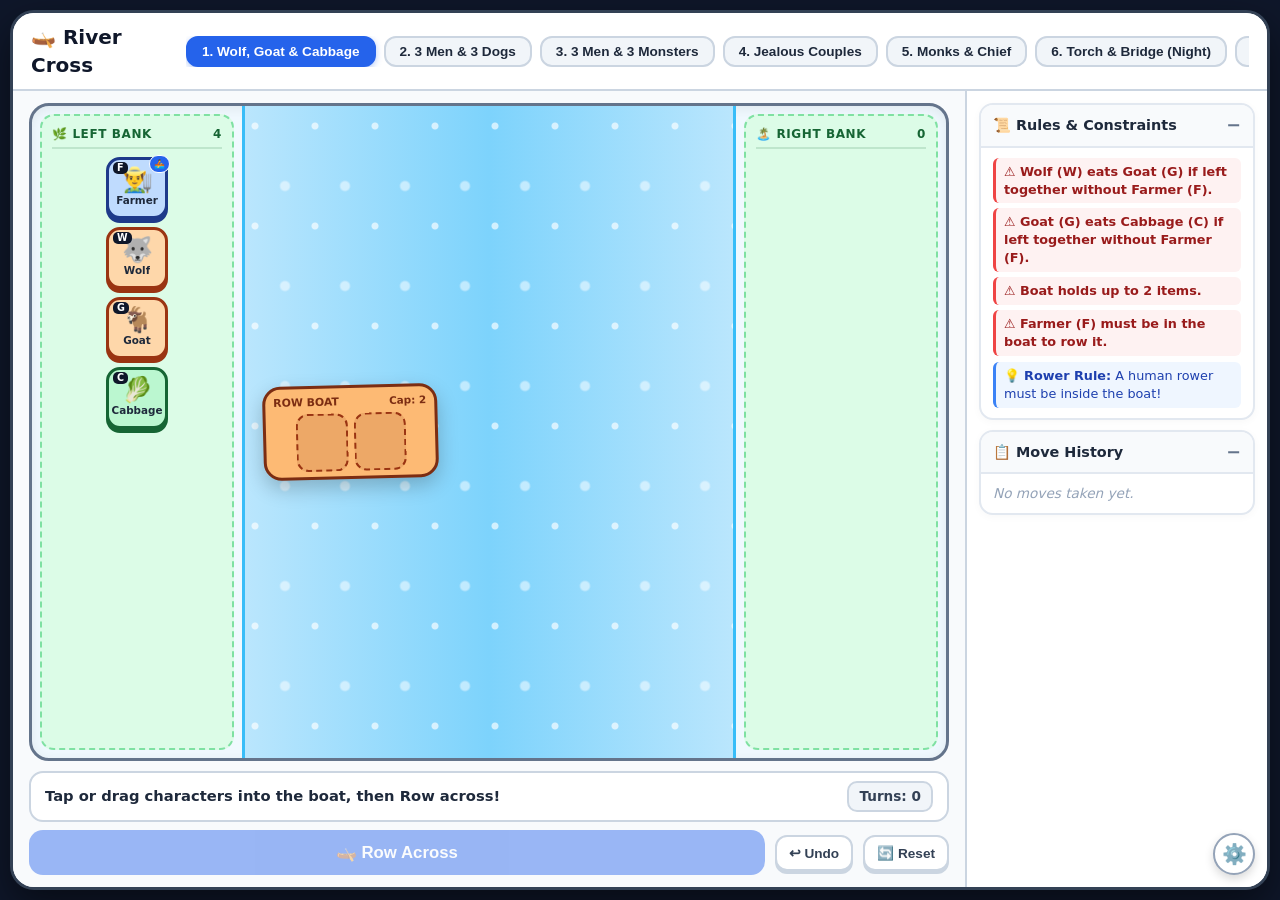
==== index.html @ 3439504c "intiate repo" ====
<!doctype html>
<html lang="en">
<head>
<meta charset="utf-8">
<meta name="viewport" content="width=device-width,initial-scale=1,maximum-scale=1,user-scalable=no">
<title>Row Boat River Crossing</title>
<link rel="stylesheet" href="css/style.css">
</head>
<body>

<div class="app-container">
  <!-- Top Navigation & Scenario Tabs -->
  <header class="top-header">
    <h1 class="app-title">🛶 River Cross</h1>
    <div class="scenario-pills" id="scenarioTabs">
      <!-- Populated dynamically from scenario.json -->
      <button class="scenario-btn active" data-scenario="mwgc">1. Wolf, Goat & Cabbage</button>
      <button class="scenario-btn" data-scenario="3m3d">2. 3 Men & 3 Dogs</button>
      <button class="scenario-btn" data-scenario="custom">3. Custom Setup</button>
    </div>
  </header>

  <!-- Main 2-Column Responsive Workspace -->
  <main class="workspace">
    <!-- Left Column: Play Area (Fixed river, boat, drag items) -->
    <section class="play-column">
      <div class="river-stage" id="riverStage">
        <!-- West / Left Bank (Starting Shore) -->
        <div class="river-bank" id="bankLeft" data-bank="left">
          <div class="bank-label">
            <span>🌿 Left Bank</span>
            <span id="leftCount">0</span>
          </div>
          <div class="bank-slots" id="slotsLeft"></div>
        </div>

        <!-- Vertical River Flow in Middle -->
        <div class="river-water" id="waterArea">
          <div class="water-stream"></div>
          
          <!-- Boat crossing between Left & Right banks -->
          <div class="boat-container left-bank" id="boat">
            <div class="boat-top-row">
              <span class="boat-label">Row Boat</span>
              <span id="capacityLabel" style="font-size:0.65rem;font-weight:800;color:#7c2d12">Cap: 2</span>
            </div>
            <div class="boat-seats" id="boatSeats"></div>
          </div>
        </div>

        <!-- East / Right Bank (Destination Shore) -->
        <div class="river-bank" id="bankRight" data-bank="right">
          <div class="bank-label">
            <span>🏝️ Right Bank</span>
            <span id="rightCount">0</span>
          </div>
          <div class="bank-slots" id="slotsRight"></div>
        </div>
      </div>

      <!-- Controls & Feedback Area -->
      <div class="play-controls">
        <div class="status-banner" id="statusBanner">
          <div id="statusTextWrapper" style="display:flex;align-items:center;flex:1;overflow:hidden">
            <span id="statusText">Tap or drag characters into the boat, then Row across!</span>
          </div>
          <div style="display:flex;align-items:center;gap:8px">
            <button class="try-again-btn" id="btnTryAgain" style="display:none" onclick="resetCurrentGame()">
              🔄 Try Again
            </button>
            <span class="stat-pill" id="turnDisplay">Turns: 0</span>
          </div>
        </div>

        <div class="action-buttons">
          <button class="btn-big" id="btnRow" disabled>
            🛶 Row Across
          </button>
          <button class="btn-util" id="btnUndo">
            ↩ Undo
          </button>
          <button class="btn-util" id="btnReset">
            🔄 Reset
          </button>
        </div>
      </div>
    </section>

    <!-- Right Column: Stackable Reference Panels & Customizer -->
    <section class="right-column">
      <!-- Scenario Rules Panel -->
      <div class="panel-card">
        <div class="panel-header" onclick="togglePanel('rulesPanel', this)">
          <h3>📜 Rules & Constraints</h3>
          <span class="panel-toggle">−</span>
        </div>
        <div class="panel-body" id="rulesPanel">
          <div id="ruleList"></div>
          <div class="hint-pill" id="ruleHint">
            💡 <strong>Rower Rule:</strong> A human rower must be inside the boat!
          </div>
        </div>
      </div>

      <!-- Visual Move History Timeline Panel -->
      <div class="panel-card">
        <div class="panel-header" onclick="togglePanel('historyPanel', this)">
          <h3>📋 Move History</h3>
          <span class="panel-toggle">−</span>
        </div>
        <div class="panel-body" id="historyPanel">
          <div class="history-timeline" id="historyList">
            <em style="color:#94a3b8">No moves taken yet.</em>
          </div>
        </div>
      </div>

      <!-- Custom Scenario Builder Panel (Visible for Custom scenario) -->
      <div class="panel-card" id="customBuilderCard" style="display:none">
        <div class="panel-header" onclick="togglePanel('customBody', this)">
          <h3>⚙️ Custom Rules Builder</h3>
          <span class="panel-toggle">−</span>
        </div>
        <div class="panel-body" id="customBody">
          <div class="form-group">
            <label>Boat Capacity:</label>
            <input type="number" id="customCapInput" min="1" max="5" value="2" style="width:70px;padding:5px;border-radius:8px;border:2px solid #cbd5e1;font-weight:700">
          </div>
          
          <div class="form-group">
            <label>Add Character:</label>
            <div class="wrap-row">
              <input type="text" id="charNameInput" placeholder="Name" style="flex:1 1 85px">
              <input type="text" id="charAbbrInput" placeholder="Abbr" style="width:50px;text-align:center;text-transform:uppercase">
              <select id="charTypeSelect" style="flex:1 1 95px">
                <option value="human">Human</option>
                <option value="animal">Animal</option>
                <option value="object">Object</option>
              </select>
              <input type="text" id="charEmojiInput" placeholder="Emoji" style="width:45px;text-align:center">
              <button class="btn-util" onclick="addCustomChar()" style="flex:0 0 auto">Add</button>
            </div>
          </div>
          
          <label style="font-size:0.75rem;font-weight:800;color:#475569">Current Characters:</label>
          <div class="custom-char-list" id="customChips"></div>

          <div class="form-group" style="margin-top:8px">
            <label>Add Danger / Eating Rule:</label>
            <div style="display:flex;flex-direction:column;gap:6px">
              <div class="wrap-row" style="font-size:0.75rem">
                <select id="rulePredator" style="flex:1 1 100px"></select>
                <span style="font-weight:700">harms</span>
                <select id="rulePrey" style="flex:1 1 100px"></select>
              </div>
              <div class="wrap-row" style="font-size:0.75rem">
                <span style="font-weight:700">without</span>
                <select id="ruleProtector" style="flex:1 1 110px"></select>
                <button class="btn-util" onclick="addCustomRule()" style="flex:0 0 auto">Add Rule</button>
              </div>
            </div>
          </div>
          
          <button class="btn-big" onclick="applyCustomScenario()" style="width:100%;margin-top:10px;padding:8px;font-size:0.9rem">
            🚀 Launch Custom Game
          </button>
        </div>
      </div>
    </section>
  </main>

  <!-- Settings Float Button -->
  <button class="gear-float" id="btnGear" title="Settings">⚙️</button>

  <!-- Settings Modal Dialog -->
  <div class="settings-overlay hidden" id="settingsModal">
    <div class="settings-modal">
      <div class="settings-header">
        <h2>Game Settings</h2>
        <button class="btn-util" onclick="toggleSettings(false)">✖</button>
      </div>
      <div style="display:flex;flex-direction:column;gap:12px;font-size:0.85rem">
        <label style="display:flex;align-items:center;gap:8px;cursor:pointer">
          <input type="checkbox" id="chkAutoCheck" checked>
          <span>Real-time hazard warnings</span>
        </label>
        <label style="display:flex;align-items:center;gap:8px;cursor:pointer">
          <input type="checkbox" id="chkSoundEffects" checked>
          <span>Enable sound effects / vibrations</span>
        </label>
        <button class="btn-big" onclick="toggleSettings(false)" style="margin-top:8px">Close</button>
      </div>
    </div>
  </div>
</div>

<script src="js/scenarios.js"></script>
<script src="js/app.js"></script>
</body>
</html>
---- css/style.css ----
:root {
  --bg-page: #0f172a;
  --app-bg: #f8fafc;
  --text-main: #1e293b;
  --text-muted: #64748b;
  --primary: #2563eb;
  --primary-hover: #1d4ed8;
  --border-soft: #cbd5e1;
  --border-bold: #94a3b8;
  --water-col: #7dd3fc;
  --bank-col: #dcfce7;
  --boat-col: #fdba74;
  --boat-border: #7c2d12;
  --danger: #ef4444;
  --success: #16a34a;
}

* { box-sizing: border-box; -webkit-tap-highlight-color: transparent; }

body {
  margin: 0;
  background: var(--bg-page);
  color: var(--text-main);
  font: 16px/1.4 system-ui, -apple-system, BlinkMacSystemFont, "Segoe UI", Roboto, sans-serif;
  padding: 10px;
  height: 100vh;
  display: flex;
  justify-content: center;
  align-items: center;
  overflow: hidden;
}

.app-container {
  width: 100%;
  max-width: 1360px;
  height: calc(100vh - 20px);
  background: var(--app-bg);
  border-radius: 24px;
  border: 3px solid #334155;
  box-shadow: 0 16px 40px rgba(0,0,0,0.5);
  display: flex;
  flex-direction: column;
  overflow: hidden;
  position: relative;
}

/* Top Navigation */
.top-header {
  display: flex;
  align-items: center;
  justify-content: space-between;
  padding: 10px 18px;
  background: #ffffff;
  border-bottom: 2px solid var(--border-soft);
  gap: 12px;
  flex-shrink: 0;
}
.app-title {
  font-size: 1.25rem;
  font-weight: 800;
  margin: 0;
  display: flex;
  align-items: center;
  gap: 8px;
  color: #0f172a;
}
.scenario-pills {
  display: flex;
  gap: 8px;
  overflow-x: auto;
}
.scenario-btn {
  border: 2px solid var(--border-soft);
  background: #f1f5f9;
  color: var(--text-main);
  border-radius: 12px;
  padding: 6px 14px;
  font-weight: 700;
  font-size: 0.85rem;
  cursor: pointer;
  white-space: nowrap;
  transition: all 0.15s ease;
}
.scenario-btn.active {
  background: var(--primary);
  border-color: var(--primary);
  color: #ffffff;
  box-shadow: 0 2px 6px rgba(37,99,235,0.35);
}

/* Workspace Layout: Left (Play Area), Right (Reference, 300px) */
.workspace {
  flex: 1;
  display: grid;
  grid-template-columns: minmax(0, 1fr) 300px;
  min-height: 0;
  overflow: hidden;
}

/* Left Column: Fixed Interactive River Area */
.play-column {
  display: flex;
  flex-direction: column;
  min-height: 0;
  background: #f8fafc;
  border-right: 2px solid var(--border-soft);
  padding: 12px 16px;
  position: relative;
}

/* River Stage: Vertical river dividing Left and Right Bank */
.river-stage {
  flex: 1;
  min-height: 280px;
  background: #f0f9ff;
  border: 3px solid #64748b;
  border-radius: 20px;
  position: relative;
  overflow: hidden;
  display: grid;
  grid-template-columns: 210px 1fr 210px;
  box-shadow: inset 0 3px 14px rgba(0,0,0,0.07);
}

/* River Banks on Left and Right */
.river-bank {
  background: #dcfce7;
  padding: 10px;
  display: flex;
  flex-direction: column;
  border-radius: 14px;
  margin: 8px;
  border: 2px dashed rgba(34, 197, 94, 0.5);
  transition: background 0.2s, border-color 0.2s;
  overflow-y: auto;
}
.river-bank.drop-target {
  background: #bbf7d0;
  border-color: #16a34a;
}
.bank-label {
  font-size: 0.75rem;
  font-weight: 800;
  text-transform: uppercase;
  letter-spacing: 0.05em;
  color: #166534;
  margin-bottom: 8px;
  display: flex;
  justify-content: space-between;
  align-items: center;
  border-bottom: 2px solid rgba(22, 101, 52, 0.15);
  padding-bottom: 4px;
}
.bank-slots {
  display: flex;
  flex-direction: column;
  gap: 8px;
  align-items: center;
  flex: 1;
  min-height: 100px;
}

/* Vertical River Flow in Middle */
.river-water {
  background: linear-gradient(90deg, #bae6fd 0%, #7dd3fc 50%, #bae6fd 100%);
  position: relative;
  overflow: hidden;
  border-left: 3px solid #38bdf8;
  border-right: 3px solid #38bdf8;
  display: flex;
  align-items: center;
}

/* Vertical Flow Waves */
.water-stream {
  position: absolute;
  inset: 0;
  background-image: radial-gradient(circle at 10px 20px, rgba(255,255,255,0.65) 3px, transparent 4px),
                    radial-gradient(circle at 40px 80px, rgba(255,255,255,0.5) 4px, transparent 6px);
  background-size: 60px 100px;
  animation: riverFlow 3s linear infinite;
}
@keyframes riverFlow {
  0% { background-position: 0 0; }
  100% { background-position: 0 100px; }
}

/* Boat traversing Left to Right across vertical river */
.boat-container {
  position: absolute;
  width: 175px;
  height: 94px;
  background: var(--boat-col);
  border: 3px solid var(--boat-border);
  border-radius: 18px;
  box-shadow: 0 8px 20px rgba(0,0,0,0.22);
  display: flex;
  flex-direction: column;
  padding: 6px 8px;
  transition: left 0.85s cubic-bezier(0.45, 0, 0.25, 1), transform 0.3s ease;
  z-index: 10;
}
.boat-container.left-bank {
  left: 18px;
  transform: rotate(-1.5deg);
}
.boat-container.right-bank {
  left: calc(100% - 193px);
  transform: rotate(1.5deg);
}
.boat-top-row {
  display: flex;
  justify-content: space-between;
  align-items: center;
  margin-bottom: 4px;
}
.boat-label {
  font-size: 0.68rem;
  font-weight: 800;
  color: var(--boat-border);
  text-transform: uppercase;
}
.boat-seats {
  display: flex;
  gap: 6px;
  justify-content: center;
  flex: 1;
  align-items: center;
}
.boat-seat {
  flex: 1;
  height: 58px;
  max-width: 52px;
  background: rgba(124, 45, 18, 0.12);
  border: 2px dashed #9a3412;
  border-radius: 12px;
  display: flex;
  align-items: center;
  justify-content: center;
}
.boat-seat.filled {
  border-style: solid;
  background: transparent;
}

/* Tactile Character Chips */
.char-chip {
  display: inline-flex;
  flex-direction: column;
  align-items: center;
  justify-content: center;
  background: #ffffff;
  border: 3px solid #334155;
  border-radius: 14px;
  padding: 4px 6px;
  width: 62px;
  height: 62px;
  cursor: grab;
  user-select: none;
  touch-action: none;
  box-shadow: 0 4px 0 #334155;
  transition: transform 0.12s, box-shadow 0.12s, opacity 0.2s;
  font-weight: 800;
  position: relative;
  overflow: visible;
}
.char-chip:active {
  cursor: grabbing;
  transform: translateY(2px);
  box-shadow: 0 2px 0 #334155;
}
.char-chip.human {
  background-color: #bfdbfe;
  border-color: #1e3a8a;
  box-shadow: 0 4px 0 #1e3a8a;
}
.char-chip.animal {
  background-color: #fed7aa;
  border-color: #9a3412;
  box-shadow: 0 4px 0 #9a3412;
}
.char-chip.monster {
  background-color: #fecdd3;
  border-color: #9f1239;
  box-shadow: 0 4px 0 #9f1239;
}
.char-chip.object {
  background-color: #bbf7d0;
  border-color: #166534;
  box-shadow: 0 4px 0 #166534;
}
.char-chip .emoji {
  font-size: 1.55rem;
  line-height: 1;
  pointer-events: none;
  transition: transform 0.2s;
}
.char-chip .abbr-tag {
  position: absolute;
  top: 2px;
  left: 4px;
  background: #0f172a;
  color: #fff;
  font-size: 0.6rem;
  font-weight: 900;
  padding: 1px 4px;
  border-radius: 5px;
  line-height: 1.1;
}
.char-chip .name {
  font-size: 0.65rem;
  font-weight: 800;
  color: #1e293b;
  pointer-events: none;
  margin-top: 1px;
  white-space: nowrap;
  max-width: 54px;
  overflow: hidden;
  text-overflow: ellipsis;
}
.rower-badge {
  position: absolute;
  top: -5px;
  right: -5px;
  background: #2563eb;
  color: white;
  font-size: 0.55rem;
  padding: 2px 4px;
  border-radius: 999px;
  font-weight: 900;
  border: 1px solid white;
}

/* Eating & Attack Animations */
.char-chip.eating-action {
  animation: munchLunge 0.5s ease-in-out infinite alternate;
  z-index: 25;
}
@keyframes munchLunge {
  0% { transform: scale(1) rotate(0deg); }
  100% { transform: scale(1.15) rotate(12deg) translateX(8px); }
}

/* Slash mark on victim */
.char-chip.slashed {
  animation: victimSquish 0.6s ease-in-out forwards;
  filter: grayscale(0.5);
}
.char-chip.slashed::after {
  content: '';
  position: absolute;
  top: 50%;
  left: -10%;
  width: 120%;
  height: 6px;
  background: #dc2626;
  border-radius: 3px;
  box-shadow: 0 0 8px rgba(220, 38, 38, 0.8), 0 2px 4px rgba(0,0,0,0.4);
  transform: translateY(-50%) rotate(-45deg);
  animation: slashStrike 0.35s cubic-bezier(0.18, 0.89, 0.32, 1.28) forwards;
  z-index: 30;
}
.char-chip.slashed::before {
  content: '💥';
  position: absolute;
  top: -12px;
  right: -10px;
  font-size: 1.3rem;
  animation: popBounce 0.4s ease-out;
  z-index: 35;
}
@keyframes slashStrike {
  0% { width: 0; opacity: 0; transform: translateY(-50%) rotate(-45deg) scale(0.2); }
  100% { width: 120%; opacity: 1; transform: translateY(-50%) rotate(-45deg) scale(1); }
}
@keyframes victimSquish {
  0% { transform: scale(1); }
  40% { transform: scale(1.1, 0.85) rotate(-6deg); }
  100% { transform: scale(0.92, 0.92) rotate(-8deg); opacity: 0.75; }
}
@keyframes popBounce {
  0% { transform: scale(0); opacity: 0; }
  70% { transform: scale(1.3); opacity: 1; }
  100% { transform: scale(1); }
}

/* Game Over Banner Alert & Try Again */
.status-banner {
  border-radius: 14px;
  padding: 8px 14px;
  font-size: 0.92rem;
  font-weight: 700;
  display: flex;
  align-items: center;
  justify-content: space-between;
  background: #ffffff;
  border: 2px solid var(--border-soft);
  min-height: 48px;
  gap: 10px;
}
.status-banner.alert {
  background: #fee2e2;
  color: #991b1b;
  border-color: #f87171;
  animation: shake 0.3s cubic-bezier(.36,.07,.19,.97) both;
}
.status-banner.success {
  background: #dcfce7;
  color: #166534;
  border-color: #4ade80;
}
.game-over-tag {
  background: #b91c1c;
  color: #ffffff;
  padding: 3px 8px;
  border-radius: 8px;
  font-weight: 900;
  font-size: 0.8rem;
  letter-spacing: 0.05em;
  display: inline-block;
  margin-right: 6px;
  animation: pulse 1s infinite alternate;
}
.try-again-btn {
  border: 2px solid #b91c1c;
  background: #ffffff;
  color: #b91c1c;
  font-weight: 900;
  font-size: 0.85rem;
  border-radius: 10px;
  padding: 5px 12px;
  cursor: pointer;
  box-shadow: 0 2px 0 #b91c1c;
  white-space: nowrap;
  display: inline-flex;
  align-items: center;
  gap: 4px;
  transition: transform 0.1s, background 0.15s;
}
.try-again-btn:hover {
  background: #b91c1c;
  color: #ffffff;
}
.try-again-btn:active {
  transform: translateY(2px);
  box-shadow: none;
}
@keyframes pulse {
  0% { transform: scale(1); }
  100% { transform: scale(1.06); }
}
@keyframes shake {
  10%, 90% { transform: translate3d(-1px, 0, 0); }
  20%, 80% { transform: translate3d(2px, 0, 0); }
  30%, 50%, 70% { transform: translate3d(-3px, 0, 0); }
  40%, 60% { transform: translate3d(3px, 0, 0); }
}

/* Bottom Controls inside Play Area */
.play-controls {
  margin-top: 10px;
  display: flex;
  flex-direction: column;
  gap: 8px;
  flex-shrink: 0;
}
.action-buttons {
  display: flex;
  gap: 10px;
  align-items: center;
}
.btn-big {
  flex: 1;
  border: 0;
  background: #2563eb;
  color: white;
  font-size: 1.05rem;
  font-weight: 800;
  padding: 12px 18px;
  border-radius: 14px;
  cursor: pointer;
  box-shadow: 0 4px 0 #1e40af;
  display: flex;
  align-items: center;
  justify-content: center;
  gap: 8px;
  transition: transform 0.1s, box-shadow 0.1s;
}
.btn-big:hover:not(:disabled) {
  background: #1d4ed8;
}
.btn-big:active:not(:disabled) {
  transform: translateY(3px);
  box-shadow: 0 1px 0 #1e40af;
}
.btn-big:disabled {
  opacity: 0.45;
  cursor: not-allowed;
  box-shadow: none;
}
.btn-util {
  border: 2px solid #cbd5e1;
  background: #ffffff;
  color: #334155;
  padding: 8px 12px;
  font-weight: 800;
  border-radius: 12px;
  cursor: pointer;
  box-shadow: 0 3px 0 #cbd5e1;
  font-size: 0.85rem;
  display: flex;
  align-items: center;
  gap: 4px;
}
.btn-util:active {
  transform: translateY(2px);
  box-shadow: 0 1px 0 #cbd5e1;
}
.stat-pill {
  background: #f1f5f9;
  border: 2px solid #cbd5e1;
  border-radius: 10px;
  padding: 4px 10px;
  font-weight: 800;
  font-size: 0.85rem;
  color: #334155;
  white-space: nowrap;
}

/* Right Column: Reference column (300px) */
.right-column {
  overflow-y: auto;
  padding: 12px;
  display: flex;
  flex-direction: column;
  gap: 10px;
  background: #ffffff;
}
.panel-card {
  border: 2px solid #e2e8f0;
  border-radius: 14px;
  overflow: hidden;
  background: #ffffff;
  box-shadow: 0 2px 8px rgba(0,0,0,0.03);
}
.panel-header {
  background: #f8fafc;
  padding: 8px 12px;
  display: flex;
  justify-content: space-between;
  align-items: center;
  cursor: pointer;
  user-select: none;
  border-bottom: 2px solid #e2e8f0;
}
.panel-header h3 {
  margin: 0;
  font-size: 0.9rem;
  font-weight: 800;
  color: #1e293b;
  display: flex;
  align-items: center;
  gap: 6px;
}
.panel-toggle {
  font-size: 1.1rem;
  font-weight: 900;
  color: #64748b;
}
.panel-body {
  padding: 10px 12px;
  font-size: 0.85rem;
  color: #334155;
}
.panel-body.collapsed {
  display: none;
}

/* Visual Move History Timeline Cards */
.history-timeline {
  display: flex;
  flex-direction: column;
  gap: 6px;
  max-height: 250px;
  overflow-y: auto;
  padding-right: 4px;
}
.history-step-card {
  display: flex;
  flex-direction: column;
  gap: 5px;
  background: #f8fafc;
  border: 1.5px solid #e2e8f0;
  border-radius: 10px;
  padding: 6px 8px;
  font-size: 0.8rem;
  font-weight: 700;
  transition: background 0.15s;
}
.history-step-card:hover {
  background: #f1f5f9;
}
.history-header-row {
  display: flex;
  align-items: center;
  justify-content: space-between;
}
.history-step-num {
  background: #334155;
  color: #ffffff;
  border-radius: 6px;
  padding: 2px 6px;
  font-size: 0.7rem;
  font-weight: 900;
}
.history-boat-action {
  display: flex;
  align-items: center;
  gap: 6px;
}
.history-arrow {
  font-size: 1.15rem;
  font-weight: 900;
  color: #2563eb;
  line-height: 1;
}
.history-passengers {
  display: flex;
  gap: 3px;
  align-items: center;
}
.history-banks-row {
  display: flex;
  gap: 8px;
  background: #ffffff;
  border-radius: 6px;
  padding: 4px 6px;
  border: 1px dashed #cbd5e1;
  font-size: 0.72rem;
}
.history-bank-side {
  flex: 1;
  display: flex;
  align-items: center;
  gap: 4px;
  overflow: hidden;
}
.bank-mini-label {
  font-weight: 900;
  color: #166534;
  font-size: 0.7rem;
}
.history-tags-wrap {
  display: flex;
  flex-wrap: wrap;
  gap: 3px;
  align-items: center;
}
.history-empty {
  color: #94a3b8;
  font-weight: 700;
  font-size: 0.75rem;
}
.history-tag {
  background: #e2e8f0;
  color: #0f172a;
  border-radius: 5px;
  padding: 1px 4px;
  font-size: 0.68rem;
  font-weight: 900;
  border: 1px solid #cbd5e1;
  display: inline-flex;
  align-items: center;
  gap: 2px;
  line-height: 1.1;
}
.history-tag.human { background: #dbeafe; border-color: #93c5fd; }
.history-tag.animal { background: #ffedd5; border-color: #fed7aa; }
.history-tag.monster { background: #ffe4e6; border-color: #fda4af; }
.history-tag.object { background: #dcfce7; border-color: #bbf7d0; }

/* Rule Pill Styling */
.rule-pill {
  background: #fef2f2;
  border-left: 3px solid #ef4444;
  padding: 5px 8px;
  border-radius: 6px;
  margin-bottom: 5px;
  font-size: 0.8rem;
  font-weight: 600;
  color: #991b1b;
}
.hint-pill {
  background: #eff6ff;
  border-left: 3px solid #3b82f6;
  padding: 5px 8px;
  border-radius: 6px;
  font-size: 0.8rem;
  color: #1e40af;
  margin-top: 6px;
}

/* Customizer controls & wrapping flex rows */
.form-group { margin-bottom: 10px; }
.form-group label {
  display: block;
  font-size: 0.75rem;
  font-weight: 800;
  color: #475569;
  margin-bottom: 4px;
}
.wrap-row {
  display: flex;
  flex-wrap: wrap;
  gap: 6px;
  align-items: center;
}
.wrap-row input, .wrap-row select {
  font-size: 0.82rem;
  padding: 6px;
  border-radius: 8px;
  border: 1.5px solid #cbd5e1;
}

.custom-char-list {
  display: flex;
  flex-wrap: wrap;
  gap: 5px;
  margin-bottom: 10px;
}
.custom-char-tag {
  display: inline-flex;
  align-items: center;
  gap: 4px;
  background: #f1f5f9;
  border: 1px solid #cbd5e1;
  border-radius: 8px;
  padding: 3px 8px;
  font-size: 0.75rem;
  font-weight: 700;
}
.custom-char-tag button {
  border: 0;
  background: transparent;
  color: #94a3b8;
  cursor: pointer;
  font-weight: 900;
  font-size: 0.9rem;
}
.custom-char-tag button:hover { color: #ef4444; }

/* Settings Modal */
.settings-overlay {
  position: absolute;
  inset: 0;
  background: rgba(15, 23, 42, 0.6);
  display: flex;
  align-items: center;
  justify-content: center;
  z-index: 999;
  backdrop-filter: blur(2px);
}
.settings-overlay.hidden { display: none; }
.settings-modal {
  background: #ffffff;
  width: 90%;
  max-width: 400px;
  border-radius: 20px;
  border: 3px solid #334155;
  padding: 18px;
  box-shadow: 0 20px 40px rgba(0,0,0,0.3);
}
.settings-header {
  display: flex;
  justify-content: space-between;
  align-items: center;
  margin-bottom: 12px;
}
.settings-header h2 {
  margin: 0;
  font-size: 1.15rem;
  font-weight: 800;
}

/* Floating Settings Button */
.gear-float {
  position: absolute;
  bottom: 12px;
  right: 12px;
  background: #ffffff;
  border: 2px solid #94a3b8;
  border-radius: 50%;
  width: 42px;
  height: 42px;
  display: flex;
  align-items: center;
  justify-content: center;
  cursor: pointer;
  box-shadow: 0 4px 10px rgba(0,0,0,0.15);
  font-size: 1.25rem;
  z-index: 50;
  transition: transform 0.15s;
}
.gear-float:active { transform: rotate(45deg); }

/* Responsive Fallback */
@media (max-width: 920px) {
  body { padding: 4px; }
  .app-container { height: 100vh; border-radius: 0; border: none; }
  .workspace {
    grid-template-columns: 1fr;
    grid-template-rows: minmax(0, 1.6fr) minmax(0, 1fr);
  }
  .river-stage {
    grid-template-columns: 150px 1fr 150px;
  }
  .play-column { border-right: none; border-bottom: 2px solid var(--border-soft); }
  .boat-container { width: 140px; height: 86px; }
  .boat-container.right-bank { left: calc(100% - 150px); }
}
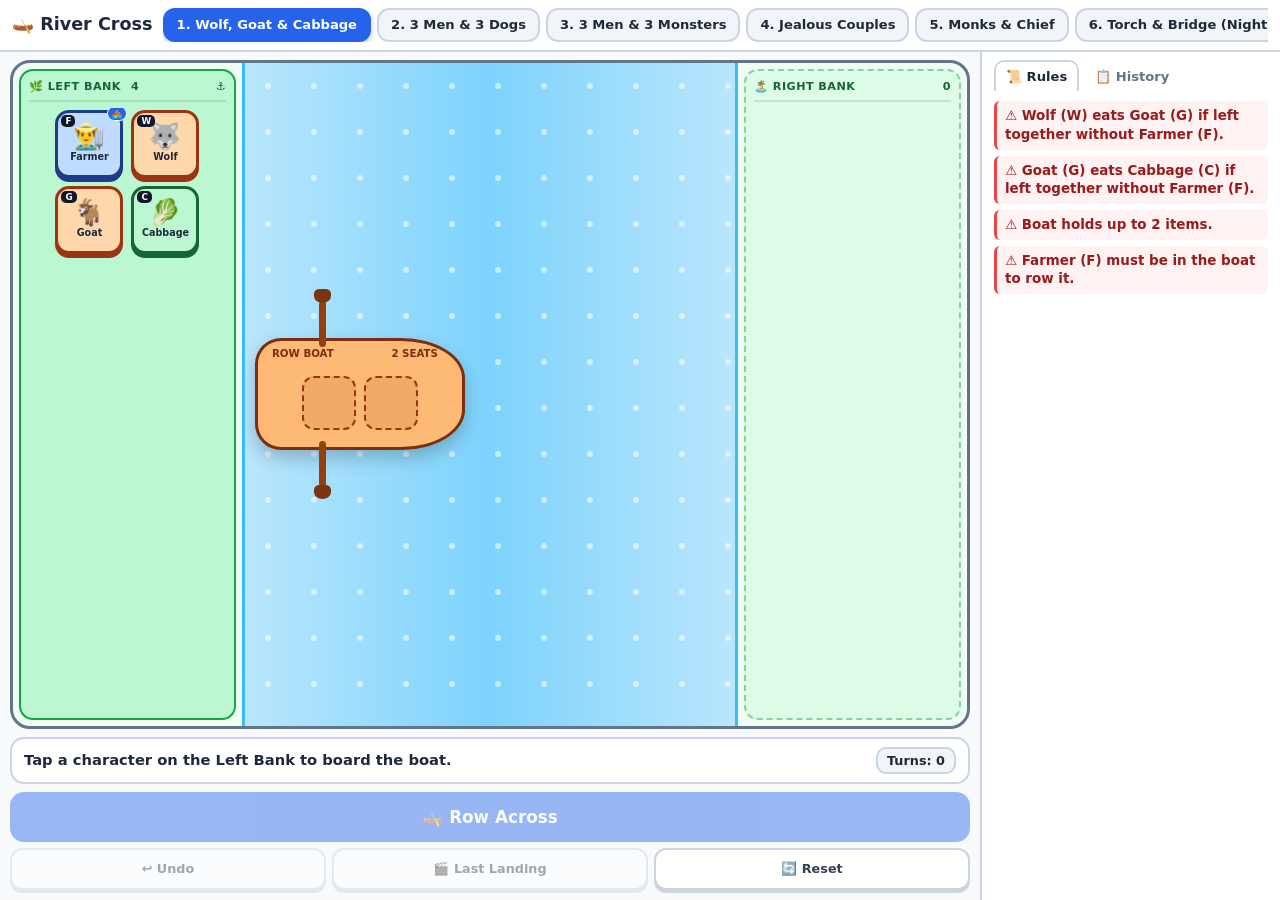
==== commit 7d08181f: "Move River Cross game from V3/ to the repo root - index.html, css/, js/, tests/, purpose.md and sche" ====
--- a/index.html
+++ b/index.html
@@ -2,195 +2,124 @@
 <html lang="en">
 <head>
 <meta charset="utf-8">
-<meta name="viewport" content="width=device-width,initial-scale=1,maximum-scale=1,user-scalable=no">
-<title>Row Boat River Crossing</title>
+<meta name="viewport" content="width=device-width,initial-scale=1,viewport-fit=cover">
+<meta name="apple-mobile-web-app-capable" content="yes">
+<meta name="theme-color" content="#f8fafc">
+<title>River Cross</title>
 <link rel="stylesheet" href="css/style.css">
 </head>
 <body>
-
-<div class="app-container">
-  <!-- Top Navigation & Scenario Tabs -->
-  <header class="top-header">
-    <h1 class="app-title">🛶 River Cross</h1>
-    <div class="scenario-pills" id="scenarioTabs">
-      <!-- Populated dynamically from scenario.json -->
-      <button class="scenario-btn active" data-scenario="mwgc">1. Wolf, Goat & Cabbage</button>
-      <button class="scenario-btn" data-scenario="3m3d">2. 3 Men & 3 Dogs</button>
-      <button class="scenario-btn" data-scenario="custom">3. Custom Setup</button>
-    </div>
+<div class="app">
+  <header class="top">
+    <h1 class="title">🛶 River Cross</h1>
+    <nav class="scenarios" id="scenarioTabs" aria-label="Scenarios"></nav>
   </header>
 
-  <!-- Main 2-Column Responsive Workspace -->
-  <main class="workspace">
-    <!-- Left Column: Play Area (Fixed river, boat, drag items) -->
-    <section class="play-column">
-      <div class="river-stage" id="riverStage">
-        <!-- West / Left Bank (Starting Shore) -->
-        <div class="river-bank" id="bankLeft" data-bank="left">
-          <div class="bank-label">
-            <span>🌿 Left Bank</span>
-            <span id="leftCount">0</span>
-          </div>
-          <div class="bank-slots" id="slotsLeft"></div>
+  <div class="body">
+    <main class="play">
+      <section class="stage" aria-label="River">
+        <div class="bank bank-left" id="bankLeft">
+          <div class="bank-label"><span>🌿 Left Bank</span><span id="countLeft">0</span></div>
+          <div class="slots" id="slotsLeft"></div>
         </div>
 
-        <!-- Vertical River Flow in Middle -->
-        <div class="river-water" id="waterArea">
-          <div class="water-stream"></div>
-          
-          <!-- Boat crossing between Left & Right banks -->
-          <div class="boat-container left-bank" id="boat">
-            <div class="boat-top-row">
-              <span class="boat-label">Row Boat</span>
-              <span id="capacityLabel" style="font-size:0.65rem;font-weight:800;color:#7c2d12">Cap: 2</span>
+        <div class="river" id="river">
+          <div class="flow"></div>
+          <div class="boat at-left" id="boat">
+            <div class="hull">
+              <span class="oar oar-a"></span>
+              <span class="oar oar-b"></span>
+              <div class="hull-top">
+                <span id="vehicleLabel">Row Boat</span>
+                <span id="capacityLabel">2 seats</span>
+              </div>
+              <div class="seats" id="seats"></div>
+              <div class="extras" id="extras"></div>
             </div>
-            <div class="boat-seats" id="boatSeats"></div>
+            <span class="splash"></span>
           </div>
         </div>
 
-        <!-- East / Right Bank (Destination Shore) -->
-        <div class="river-bank" id="bankRight" data-bank="right">
-          <div class="bank-label">
-            <span>🏝️ Right Bank</span>
-            <span id="rightCount">0</span>
-          </div>
-          <div class="bank-slots" id="slotsRight"></div>
+        <div class="bank bank-right" id="bankRight">
+          <div class="bank-label"><span>🏝️ Right Bank</span><span id="countRight">0</span></div>
+          <div class="slots" id="slotsRight"></div>
         </div>
+      </section>
+
+      <section class="status" id="statusBanner">
+        <p class="status-text" id="statusText" aria-live="polite">Tap a character on a bank to board the boat.</p>
+        <div class="status-right">
+          <button class="try-again" id="btnTryAgain" type="button" hidden>🔄 Try Again</button>
+          <span class="pill" id="turnDisplay">Turns: 0</span>
+        </div>
+      </section>
+
+      <section class="actions">
+        <button class="btn-row" id="btnRow" type="button" disabled>🛶 Row Across</button>
+        <div class="row-utils">
+          <button class="btn-util" id="btnUndo" type="button" disabled>↩ Undo</button>
+          <button class="btn-util" id="btnReplay" type="button" disabled title="Watch the last crossing and landing again">🎬 Last Landing</button>
+          <button class="btn-util" id="btnReset" type="button">🔄 Reset</button>
+          <button class="btn-util info-toggle" id="btnInfo" type="button">📖 Info</button>
+        </div>
+      </section>
+    </main>
+
+    <aside class="side" id="side" aria-label="Rules, history and builder">
+      <div class="side-head">
+        <div class="tabs" role="tablist">
+          <button class="tab active" type="button" role="tab" data-tab="rules">📜 Rules</button>
+          <button class="tab" type="button" role="tab" data-tab="history">📋 History</button>
+          <button class="tab" type="button" role="tab" data-tab="build" id="tabBuild" hidden>⚙️ Build</button>
+        </div>
+        <button class="side-close" id="btnSideClose" type="button" aria-label="Close panel">✖</button>
       </div>
 
-      <!-- Controls & Feedback Area -->
-      <div class="play-controls">
-        <div class="status-banner" id="statusBanner">
-          <div id="statusTextWrapper" style="display:flex;align-items:center;flex:1;overflow:hidden">
-            <span id="statusText">Tap or drag characters into the boat, then Row across!</span>
+      <div class="side-body">
+        <section class="panel active" data-panel="rules">
+          <div id="ruleList"></div>
+        </section>
+
+        <section class="panel" data-panel="history">
+          <div class="history" id="historyList"></div>
+        </section>
+
+        <section class="panel" data-panel="build">
+          <label class="field-label" for="customCap">Boat seats</label>
+          <div class="field">
+            <input type="number" id="customCap" min="1" max="5" value="2" class="small">
           </div>
-          <div style="display:flex;align-items:center;gap:8px">
-            <button class="try-again-btn" id="btnTryAgain" style="display:none" onclick="resetCurrentGame()">
-              🔄 Try Again
-            </button>
-            <span class="stat-pill" id="turnDisplay">Turns: 0</span>
+
+          <label class="field-label" for="charName">Add a character</label>
+          <div class="field">
+            <input type="text" id="charName" placeholder="Name" class="grow">
+            <input type="text" id="charAbbr" placeholder="Abbr" maxlength="3" class="small">
+            <select id="charType">
+              <option value="human">Human</option>
+              <option value="animal">Animal</option>
+              <option value="object">Object</option>
+            </select>
+            <input type="text" id="charEmoji" placeholder="Emoji" maxlength="4" class="small">
+            <button class="btn-util" id="btnAddChar" type="button">Add</button>
           </div>
-        </div>
+          <div class="chip-list" id="customChips"></div>
 
-        <div class="action-buttons">
-          <button class="btn-big" id="btnRow" disabled>
-            🛶 Row Across
-          </button>
-          <button class="btn-util" id="btnUndo">
-            ↩ Undo
-          </button>
-          <button class="btn-util" id="btnReset">
-            🔄 Reset
-          </button>
-        </div>
+          <label class="field-label" for="rulePredator">Add a danger rule</label>
+          <div class="field">
+            <select id="rulePredator" class="grow"></select>
+            <span class="glue">harms</span>
+            <select id="rulePrey" class="grow"></select>
+          </div>
+          <div class="field">
+            <span class="glue">without</span>
+            <select id="ruleProtector" class="grow"></select>
+            <button class="btn-util" id="btnAddRule" type="button">Add rule</button>
+          </div>
+
+          <button class="btn-row launch" id="btnLaunch" type="button">🚀 Start Custom Game</button>
+        </section>
       </div>
-    </section>
-
-    <!-- Right Column: Stackable Reference Panels & Customizer -->
-    <section class="right-column">
-      <!-- Scenario Rules Panel -->
-      <div class="panel-card">
-        <div class="panel-header" onclick="togglePanel('rulesPanel', this)">
-          <h3>📜 Rules & Constraints</h3>
-          <span class="panel-toggle">−</span>
-        </div>
-        <div class="panel-body" id="rulesPanel">
-          <div id="ruleList"></div>
-          <div class="hint-pill" id="ruleHint">
-            💡 <strong>Rower Rule:</strong> A human rower must be inside the boat!
-          </div>
-        </div>
-      </div>
-
-      <!-- Visual Move History Timeline Panel -->
-      <div class="panel-card">
-        <div class="panel-header" onclick="togglePanel('historyPanel', this)">
-          <h3>📋 Move History</h3>
-          <span class="panel-toggle">−</span>
-        </div>
-        <div class="panel-body" id="historyPanel">
-          <div class="history-timeline" id="historyList">
-            <em style="color:#94a3b8">No moves taken yet.</em>
-          </div>
-        </div>
-      </div>
-
-      <!-- Custom Scenario Builder Panel (Visible for Custom scenario) -->
-      <div class="panel-card" id="customBuilderCard" style="display:none">
-        <div class="panel-header" onclick="togglePanel('customBody', this)">
-          <h3>⚙️ Custom Rules Builder</h3>
-          <span class="panel-toggle">−</span>
-        </div>
-        <div class="panel-body" id="customBody">
-          <div class="form-group">
-            <label>Boat Capacity:</label>
-            <input type="number" id="customCapInput" min="1" max="5" value="2" style="width:70px;padding:5px;border-radius:8px;border:2px solid #cbd5e1;font-weight:700">
-          </div>
-          
-          <div class="form-group">
-            <label>Add Character:</label>
-            <div class="wrap-row">
-              <input type="text" id="charNameInput" placeholder="Name" style="flex:1 1 85px">
-              <input type="text" id="charAbbrInput" placeholder="Abbr" style="width:50px;text-align:center;text-transform:uppercase">
-              <select id="charTypeSelect" style="flex:1 1 95px">
-                <option value="human">Human</option>
-                <option value="animal">Animal</option>
-                <option value="object">Object</option>
-              </select>
-              <input type="text" id="charEmojiInput" placeholder="Emoji" style="width:45px;text-align:center">
-              <button class="btn-util" onclick="addCustomChar()" style="flex:0 0 auto">Add</button>
-            </div>
-          </div>
-          
-          <label style="font-size:0.75rem;font-weight:800;color:#475569">Current Characters:</label>
-          <div class="custom-char-list" id="customChips"></div>
-
-          <div class="form-group" style="margin-top:8px">
-            <label>Add Danger / Eating Rule:</label>
-            <div style="display:flex;flex-direction:column;gap:6px">
-              <div class="wrap-row" style="font-size:0.75rem">
-                <select id="rulePredator" style="flex:1 1 100px"></select>
-                <span style="font-weight:700">harms</span>
-                <select id="rulePrey" style="flex:1 1 100px"></select>
-              </div>
-              <div class="wrap-row" style="font-size:0.75rem">
-                <span style="font-weight:700">without</span>
-                <select id="ruleProtector" style="flex:1 1 110px"></select>
-                <button class="btn-util" onclick="addCustomRule()" style="flex:0 0 auto">Add Rule</button>
-              </div>
-            </div>
-          </div>
-          
-          <button class="btn-big" onclick="applyCustomScenario()" style="width:100%;margin-top:10px;padding:8px;font-size:0.9rem">
-            🚀 Launch Custom Game
-          </button>
-        </div>
-      </div>
-    </section>
-  </main>
-
-  <!-- Settings Float Button -->
-  <button class="gear-float" id="btnGear" title="Settings">⚙️</button>
-
-  <!-- Settings Modal Dialog -->
-  <div class="settings-overlay hidden" id="settingsModal">
-    <div class="settings-modal">
-      <div class="settings-header">
-        <h2>Game Settings</h2>
-        <button class="btn-util" onclick="toggleSettings(false)">✖</button>
-      </div>
-      <div style="display:flex;flex-direction:column;gap:12px;font-size:0.85rem">
-        <label style="display:flex;align-items:center;gap:8px;cursor:pointer">
-          <input type="checkbox" id="chkAutoCheck" checked>
-          <span>Real-time hazard warnings</span>
-        </label>
-        <label style="display:flex;align-items:center;gap:8px;cursor:pointer">
-          <input type="checkbox" id="chkSoundEffects" checked>
-          <span>Enable sound effects / vibrations</span>
-        </label>
-        <button class="btn-big" onclick="toggleSettings(false)" style="margin-top:8px">Close</button>
-      </div>
-    </div>
+    </aside>
   </div>
 </div>
 
--- a/css/style.css
+++ b/css/style.css
@@ -1,820 +1,896 @@
+/* River Cross
+ * Layouts:
+ *   landscape (iPad, wide phone): banks left and right, boat crosses horizontally
+ *   portrait (iPhone, iPad upright): banks top and bottom, boat crosses vertically
+ *   side panel: column on wide landscape screens, bottom sheet everywhere else
+ */
+
 :root {
-  --bg-page: #0f172a;
-  --app-bg: #f8fafc;
-  --text-main: #1e293b;
-  --text-muted: #64748b;
-  --primary: #2563eb;
-  --primary-hover: #1d4ed8;
-  --border-soft: #cbd5e1;
-  --border-bold: #94a3b8;
-  --water-col: #7dd3fc;
-  --bank-col: #dcfce7;
-  --boat-col: #fdba74;
-  --boat-border: #7c2d12;
-  --danger: #ef4444;
-  --success: #16a34a;
-}
-
-* { box-sizing: border-box; -webkit-tap-highlight-color: transparent; }
+  --ink: #1e293b;
+  --muted: #64748b;
+  --line: #334155;
+  --sky: #f8fafc;
+  --edge: #cbd5e1;
+  --water: #7dd3fc;
+  --water-deep: #38bdf8;
+  --grass: #dcfce7;
+  --grass-line: #16a34a;
+  --hull: #fdba74;
+  --hull-line: #7c2d12;
+  --blue: #2563eb;
+  --blue-dark: #1e40af;
+  --danger: #b91c1c;
+
+  --chip: 58px;
+  --seat: 50px;
+  --hull-h: 104px;
+  --hull-w: 190px;
+}
+
+@media (min-width: 700px) {
+  :root { --chip: 68px; --seat: 54px; --hull-h: 112px; --hull-w: 210px; }
+}
+
+/* Short screens (iPhone landscape, iPhone SE portrait) */
+@media (max-height: 520px) {
+  :root { --chip: 50px; --seat: 46px; --hull-h: 94px; --hull-w: 180px; }
+}
+@media (max-height: 760px) and (max-aspect-ratio: 1/1) {
+  :root { --chip: 50px; --seat: 46px; --hull-h: 96px; --hull-w: 176px; }
+}
+
+*, *::before, *::after { box-sizing: border-box; }
+
+[hidden] { display: none !important; }
+
+html, body { height: 100%; margin: 0; }
 
 body {
-  margin: 0;
-  background: var(--bg-page);
-  color: var(--text-main);
-  font: 16px/1.4 system-ui, -apple-system, BlinkMacSystemFont, "Segoe UI", Roboto, sans-serif;
-  padding: 10px;
+  font-family: system-ui, -apple-system, BlinkMacSystemFont, "Segoe UI", Roboto, sans-serif;
+  font-size: 15px;
+  line-height: 1.35;
+  color: var(--ink);
+  background: var(--sky);
+  overflow: hidden;
+  -webkit-text-size-adjust: 100%;
+}
+
+button, input, select { font: inherit; color: inherit; }
+p { margin: 0; }
+
+.app {
   height: 100vh;
-  display: flex;
-  justify-content: center;
-  align-items: center;
-  overflow: hidden;
-}
-
-.app-container {
-  width: 100%;
-  max-width: 1360px;
-  height: calc(100vh - 20px);
-  background: var(--app-bg);
-  border-radius: 24px;
-  border: 3px solid #334155;
-  box-shadow: 0 16px 40px rgba(0,0,0,0.5);
+  height: 100dvh;
   display: flex;
   flex-direction: column;
   overflow: hidden;
+  padding:
+    env(safe-area-inset-top)
+    env(safe-area-inset-right)
+    env(safe-area-inset-bottom)
+    env(safe-area-inset-left);
+  background: var(--sky);
+}
+
+/* ---------- Header & scenario tabs ---------- */
+
+.top {
+  flex: none;
+  display: flex;
+  align-items: center;
+  gap: 10px;
+  padding: 8px 12px;
+  background: #fff;
+  border-bottom: 2px solid var(--edge);
+}
+.title {
+  margin: 0;
+  font-size: 1.1rem;
+  font-weight: 800;
+  white-space: nowrap;
+}
+.scenarios {
+  display: flex;
+  gap: 6px;
+  min-width: 0;
+  flex: 1;
+  overflow-x: auto;
+  scrollbar-width: none;
+  -webkit-overflow-scrolling: touch;
+}
+.scenarios::-webkit-scrollbar { display: none; }
+.scenario-btn {
+  flex: none;
+  padding: 6px 12px;
+  border: 2px solid var(--edge);
+  border-radius: 12px;
+  background: #f1f5f9;
+  font-size: 0.82rem;
+  font-weight: 700;
+  white-space: nowrap;
+  cursor: pointer;
+  touch-action: manipulation;
+}
+.scenario-btn[aria-pressed="true"] {
+  background: var(--blue);
+  border-color: var(--blue);
+  color: #fff;
+  box-shadow: 0 2px 6px rgba(37, 99, 235, 0.35);
+}
+.scenario-btn:disabled { opacity: 0.6; cursor: default; }
+
+/* ---------- Layout shell ---------- */
+
+.body {
   position: relative;
-}
-
-/* Top Navigation */
-.top-header {
-  display: flex;
-  align-items: center;
-  justify-content: space-between;
-  padding: 10px 18px;
-  background: #ffffff;
-  border-bottom: 2px solid var(--border-soft);
-  gap: 12px;
-  flex-shrink: 0;
-}
-.app-title {
-  font-size: 1.25rem;
-  font-weight: 800;
-  margin: 0;
-  display: flex;
-  align-items: center;
+  flex: 1;
+  min-height: 0;
+  display: flex;
+  flex-direction: column;
+}
+.play {
+  flex: 1;
+  min-height: 0;
+  display: flex;
+  flex-direction: column;
   gap: 8px;
-  color: #0f172a;
-}
-.scenario-pills {
-  display: flex;
-  gap: 8px;
-  overflow-x: auto;
-}
-.scenario-btn {
-  border: 2px solid var(--border-soft);
-  background: #f1f5f9;
-  color: var(--text-main);
-  border-radius: 12px;
-  padding: 6px 14px;
-  font-weight: 700;
-  font-size: 0.85rem;
-  cursor: pointer;
-  white-space: nowrap;
-  transition: all 0.15s ease;
-}
-.scenario-btn.active {
-  background: var(--primary);
-  border-color: var(--primary);
-  color: #ffffff;
-  box-shadow: 0 2px 6px rgba(37,99,235,0.35);
-}
-
-/* Workspace Layout: Left (Play Area), Right (Reference, 300px) */
-.workspace {
+  padding: 8px 10px 10px;
+}
+
+/* ---------- River stage ---------- */
+
+.stage {
   flex: 1;
+  min-height: 0;
+  position: relative;
   display: grid;
-  grid-template-columns: minmax(0, 1fr) 300px;
-  min-height: 0;
-  overflow: hidden;
-}
-
-/* Left Column: Fixed Interactive River Area */
-.play-column {
-  display: flex;
-  flex-direction: column;
-  min-height: 0;
-  background: #f8fafc;
-  border-right: 2px solid var(--border-soft);
-  padding: 12px 16px;
-  position: relative;
-}
-
-/* River Stage: Vertical river dividing Left and Right Bank */
-.river-stage {
-  flex: 1;
-  min-height: 280px;
-  background: #f0f9ff;
+  grid-template-columns: minmax(118px, 24%) minmax(0, 1fr) minmax(118px, 24%);
+  grid-template-rows: minmax(0, 1fr);
+  grid-template-areas: "left river right";
   border: 3px solid #64748b;
   border-radius: 20px;
+  background: #f0fdf4;
+  overflow: hidden;
+}
+.bank-left { grid-area: left; }
+.river { grid-area: river; }
+.bank-right { grid-area: right; }
+
+.bank {
+  min-width: 0;
+  min-height: 0;
+  margin: 6px;
+  padding: 8px;
+  display: flex;
+  flex-direction: column;
+  border: 2px dashed rgba(22, 163, 74, 0.45);
+  border-radius: 14px;
+  background: var(--grass);
+  transition: background 0.2s, border-color 0.2s;
+}
+.bank.dock {
+  border: 2px solid var(--grass-line);
+  background: #bbf7d0;
+}
+.bank-label {
+  display: flex;
+  justify-content: space-between;
+  align-items: center;
+  gap: 6px;
+  padding-bottom: 6px;
+  margin-bottom: 6px;
+  border-bottom: 2px solid rgba(22, 101, 52, 0.15);
+  font-size: 0.7rem;
+  font-weight: 800;
+  text-transform: uppercase;
+  letter-spacing: 0.04em;
+  color: #166534;
+  white-space: nowrap;
+}
+.bank.dock .bank-label::after { content: "⚓"; margin-left: auto; }
+.bank.dock .bank-label span:last-child { margin-left: 4px; }
+
+.slots {
+  flex: 1;
+  min-height: 0;
+  display: flex;
+  flex-wrap: wrap;
+  align-content: flex-start;
+  justify-content: center;
+  gap: 8px;
+  overflow-y: auto;
+  padding: 2px;
+}
+
+/* River water */
+.river {
   position: relative;
   overflow: hidden;
+  background: linear-gradient(90deg, #bae6fd 0%, var(--water) 50%, #bae6fd 100%);
+  border-left: 3px solid var(--water-deep);
+  border-right: 3px solid var(--water-deep);
+}
+.flow {
+  position: absolute;
+  inset: 0;
+  opacity: 0.8;
+  background-image: radial-gradient(circle, rgba(255, 255, 255, 0.7) 2.5px, transparent 3.5px);
+  background-size: 46px 46px;
+  animation: flow 2.4s linear infinite;
+  pointer-events: none;
+}
+@keyframes flow {
+  to { background-position: 46px 46px; }
+}
+
+/* ---------- Boat ---------- */
+
+.boat {
+  --seats: 2;
+  --boat-w: max(var(--hull-w), calc(var(--seats) * (var(--seat) + 8px) + 34px));
+  position: absolute;
+  top: 50%;
+  left: calc(var(--boat-w) / 2 + 10px);
+  width: var(--boat-w);
+  transform: translate(-50%, -50%);
+  transition: left 0.9s cubic-bezier(0.45, 0, 0.25, 1), top 0.9s cubic-bezier(0.45, 0, 0.25, 1);
+  z-index: 5;
+}
+.boat.at-right { left: calc(100% - var(--boat-w) / 2 - 10px); }
+.boat.no-anim { transition: none; }
+
+.hull {
+  position: relative;
+  height: var(--hull-h);
+  padding: 6px 10px;
+  display: flex;
+  flex-direction: column;
+  gap: 4px;
+  background: var(--hull);
+  border: 3px solid var(--hull-line);
+  border-radius: 26px 64px 64px 26px / 26px 40px 40px 26px;
+  box-shadow: 0 8px 18px rgba(0, 0, 0, 0.22);
+}
+.boat.rowing .hull { animation: bob 0.45s ease-in-out infinite alternate; }
+@keyframes bob {
+  to { transform: translateY(-3px); }
+}
+
+.hull-top {
+  display: flex;
+  justify-content: space-between;
+  align-items: center;
+  padding: 0 14px 0 4px;
+  font-size: 0.64rem;
+  font-weight: 800;
+  text-transform: uppercase;
+  color: var(--hull-line);
+}
+.seats {
+  flex: 1;
+  min-height: 0;
   display: grid;
-  grid-template-columns: 210px 1fr 210px;
-  box-shadow: inset 0 3px 14px rgba(0,0,0,0.07);
-}
-
-/* River Banks on Left and Right */
-.river-bank {
-  background: #dcfce7;
-  padding: 10px;
-  display: flex;
-  flex-direction: column;
-  border-radius: 14px;
-  margin: 8px;
-  border: 2px dashed rgba(34, 197, 94, 0.5);
-  transition: background 0.2s, border-color 0.2s;
-  overflow-y: auto;
-}
-.river-bank.drop-target {
-  background: #bbf7d0;
-  border-color: #16a34a;
-}
-.bank-label {
-  font-size: 0.75rem;
-  font-weight: 800;
-  text-transform: uppercase;
-  letter-spacing: 0.05em;
-  color: #166534;
-  margin-bottom: 8px;
-  display: flex;
-  justify-content: space-between;
-  align-items: center;
-  border-bottom: 2px solid rgba(22, 101, 52, 0.15);
-  padding-bottom: 4px;
-}
-.bank-slots {
-  display: flex;
-  flex-direction: column;
+  grid-template-columns: repeat(var(--seats), var(--seat));
+  justify-content: center;
+  align-items: center;
   gap: 8px;
-  align-items: center;
-  flex: 1;
-  min-height: 100px;
-}
-
-/* Vertical River Flow in Middle */
-.river-water {
-  background: linear-gradient(90deg, #bae6fd 0%, #7dd3fc 50%, #bae6fd 100%);
-  position: relative;
-  overflow: hidden;
-  border-left: 3px solid #38bdf8;
-  border-right: 3px solid #38bdf8;
-  display: flex;
-  align-items: center;
-}
-
-/* Vertical Flow Waves */
-.water-stream {
-  position: absolute;
-  inset: 0;
-  background-image: radial-gradient(circle at 10px 20px, rgba(255,255,255,0.65) 3px, transparent 4px),
-                    radial-gradient(circle at 40px 80px, rgba(255,255,255,0.5) 4px, transparent 6px);
-  background-size: 60px 100px;
-  animation: riverFlow 3s linear infinite;
-}
-@keyframes riverFlow {
-  0% { background-position: 0 0; }
-  100% { background-position: 0 100px; }
-}
-
-/* Boat traversing Left to Right across vertical river */
-.boat-container {
-  position: absolute;
-  width: 175px;
-  height: 94px;
-  background: var(--boat-col);
-  border: 3px solid var(--boat-border);
-  border-radius: 18px;
-  box-shadow: 0 8px 20px rgba(0,0,0,0.22);
-  display: flex;
-  flex-direction: column;
-  padding: 6px 8px;
-  transition: left 0.85s cubic-bezier(0.45, 0, 0.25, 1), transform 0.3s ease;
-  z-index: 10;
-}
-.boat-container.left-bank {
-  left: 18px;
-  transform: rotate(-1.5deg);
-}
-.boat-container.right-bank {
-  left: calc(100% - 193px);
-  transform: rotate(1.5deg);
-}
-.boat-top-row {
-  display: flex;
-  justify-content: space-between;
-  align-items: center;
-  margin-bottom: 4px;
-}
-.boat-label {
-  font-size: 0.68rem;
-  font-weight: 800;
-  color: var(--boat-border);
-  text-transform: uppercase;
-}
-.boat-seats {
-  display: flex;
-  gap: 6px;
+}
+.seat {
+  width: var(--seat);
+  height: var(--seat);
+  display: flex;
+  align-items: center;
   justify-content: center;
-  flex: 1;
-  align-items: center;
-}
-.boat-seat {
-  flex: 1;
-  height: 58px;
-  max-width: 52px;
-  background: rgba(124, 45, 18, 0.12);
   border: 2px dashed #9a3412;
   border-radius: 12px;
-  display: flex;
+  background: rgba(124, 45, 18, 0.1);
+}
+.seat.filled { border-style: solid; border-color: transparent; background: transparent; }
+
+/* Items that ride without a seat (like the torch) sit at the bow */
+.extras {
+  position: absolute;
+  right: -10px;
+  top: -34px;
+  display: flex;
+  gap: 4px;
+}
+
+/* Oars: above and below the hull in landscape, left and right in portrait */
+.oar {
+  position: absolute;
+  width: 7px;
+  height: 46px;
+  left: 30%;
+  background: #92400e;
+  border-radius: 4px;
+}
+.oar::after {
+  content: "";
+  position: absolute;
+  top: -12px;
+  left: -5px;
+  width: 17px;
+  height: 14px;
+  border-radius: 40% 40% 60% 60%;
+  background: #78350f;
+}
+.oar-a { top: -40px; transform-origin: 50% 100%; }
+.oar-b { top: calc(100% - 6px); transform-origin: 50% 0; }
+.oar-b::after { top: auto; bottom: -12px; }
+
+.boat.rowing .oar { animation: stroke 0.5s ease-in-out infinite alternate; }
+.boat.rowing .oar-b { animation-delay: 0.25s; }
+@keyframes stroke {
+  from { transform: rotate(-26deg); }
+  to { transform: rotate(26deg); }
+}
+
+.splash {
+  position: absolute;
+  left: 50%;
+  top: 50%;
+  width: 112%;
+  height: 150%;
+  border: 3px solid rgba(255, 255, 255, 0.85);
+  border-radius: 50%;
+  opacity: 0;
+  pointer-events: none;
+}
+.boat.rowing .splash { animation: ripple 0.9s ease-out infinite; }
+@keyframes ripple {
+  from { opacity: 0.9; transform: translate(-50%, -50%) scale(0.6); }
+  to { opacity: 0; transform: translate(-50%, -50%) scale(1.25); }
+}
+
+/* ---------- Characters ---------- */
+
+.chip {
+  --ink-c: #334155;
+  --bg-c: #fff;
+  position: relative;
+  width: var(--chip);
+  height: var(--chip);
+  flex: none;
+  display: flex;
+  flex-direction: column;
   align-items: center;
   justify-content: center;
-}
-.boat-seat.filled {
-  border-style: solid;
-  background: transparent;
-}
-
-/* Tactile Character Chips */
-.char-chip {
-  display: inline-flex;
-  flex-direction: column;
-  align-items: center;
-  justify-content: center;
-  background: #ffffff;
-  border: 3px solid #334155;
+  gap: 1px;
+  padding: 3px 3px;
+  background: var(--bg-c);
+  border: 3px solid var(--ink-c);
   border-radius: 14px;
-  padding: 4px 6px;
-  width: 62px;
-  height: 62px;
-  cursor: grab;
+  box-shadow: 0 4px 0 var(--ink-c);
+  cursor: pointer;
   user-select: none;
-  touch-action: none;
-  box-shadow: 0 4px 0 #334155;
-  transition: transform 0.12s, box-shadow 0.12s, opacity 0.2s;
-  font-weight: 800;
-  position: relative;
-  overflow: visible;
-}
-.char-chip:active {
-  cursor: grabbing;
-  transform: translateY(2px);
-  box-shadow: 0 2px 0 #334155;
-}
-.char-chip.human {
-  background-color: #bfdbfe;
-  border-color: #1e3a8a;
-  box-shadow: 0 4px 0 #1e3a8a;
-}
-.char-chip.animal {
-  background-color: #fed7aa;
-  border-color: #9a3412;
-  box-shadow: 0 4px 0 #9a3412;
-}
-.char-chip.monster {
-  background-color: #fecdd3;
-  border-color: #9f1239;
-  box-shadow: 0 4px 0 #9f1239;
-}
-.char-chip.object {
-  background-color: #bbf7d0;
-  border-color: #166534;
-  box-shadow: 0 4px 0 #166534;
-}
-.char-chip .emoji {
-  font-size: 1.55rem;
+  -webkit-user-select: none;
+  -webkit-tap-highlight-color: transparent;
+  touch-action: manipulation;
+  transition: transform 0.12s, box-shadow 0.12s;
+}
+.chip:active { transform: translateY(2px); box-shadow: 0 2px 0 var(--ink-c); }
+.chip.human { --bg-c: #bfdbfe; --ink-c: #1e3a8a; }
+.chip.animal { --bg-c: #fed7aa; --ink-c: #9a3412; }
+.chip.monster { --bg-c: #fecdd3; --ink-c: #9f1239; }
+.chip.object { --bg-c: #bbf7d0; --ink-c: #166534; }
+
+.chip .emoji {
+  font-size: 1.6rem;
   line-height: 1;
   pointer-events: none;
-  transition: transform 0.2s;
-}
-.char-chip .abbr-tag {
+}
+.chip .name {
+  max-width: 100%;
+  overflow: hidden;
+  white-space: nowrap;
+  text-overflow: ellipsis;
+  font-size: 0.6rem;
+  font-weight: 800;
+  pointer-events: none;
+}
+.chip .abbr {
   position: absolute;
   top: 2px;
-  left: 4px;
+  left: 3px;
+  padding: 1px 4px;
+  border-radius: 5px;
   background: #0f172a;
   color: #fff;
+  font-size: 0.55rem;
+  font-weight: 900;
+  line-height: 1.2;
+}
+.chip .rower {
+  position: absolute;
+  top: -7px;
+  right: -7px;
+  padding: 1px 3px;
+  border: 1px solid #fff;
+  border-radius: 999px;
+  background: var(--blue);
+  font-size: 0.6rem;
+  line-height: 1.2;
+}
+
+/* Boat-sized chips: no name text, slightly smaller */
+.chip.in-boat {
+  width: calc(var(--seat) - 6px);
+  height: calc(var(--seat) - 6px);
+}
+.chip.in-boat .name { display: none; }
+.chip.in-boat .emoji { font-size: 1.3rem; }
+
+/* Landing: each passenger steps off the boat in turn */
+.chip.arriving {
+  animation: step-off 0.6s cubic-bezier(0.2, 0.8, 0.3, 1.25) both;
+  animation-delay: var(--delay, 0ms);
+}
+@keyframes step-off {
+  from { opacity: 0; transform: translate(var(--dx, 0px), var(--dy, 0px)) scale(0.6); }
+  to { opacity: 1; transform: none; }
+}
+
+/* The final landing gets a gold ring and a tag */
+.chip.last-ashore {
+  outline: 4px solid #facc15;
+  outline-offset: 3px;
+}
+.chip.last-ashore::before {
+  content: "🏁 LAST";
+  position: absolute;
+  top: -20px;
+  left: 50%;
+  transform: translateX(-50%);
+  padding: 2px 6px;
+  border-radius: 999px;
+  background: #facc15;
+  color: #713f12;
   font-size: 0.6rem;
   font-weight: 900;
-  padding: 1px 4px;
-  border-radius: 5px;
-  line-height: 1.1;
-}
-.char-chip .name {
-  font-size: 0.65rem;
-  font-weight: 800;
-  color: #1e293b;
-  pointer-events: none;
-  margin-top: 1px;
   white-space: nowrap;
-  max-width: 54px;
-  overflow: hidden;
-  text-overflow: ellipsis;
-}
-.rower-badge {
-  position: absolute;
-  top: -5px;
-  right: -5px;
-  background: #2563eb;
-  color: white;
-  font-size: 0.55rem;
-  padding: 2px 4px;
-  border-radius: 999px;
-  font-weight: 900;
-  border: 1px solid white;
-}
-
-/* Eating & Attack Animations */
-.char-chip.eating-action {
-  animation: munchLunge 0.5s ease-in-out infinite alternate;
+}
+
+/* Conflict animations: the predator lunges, the victim is slashed */
+.chip.eating {
   z-index: 25;
-}
-@keyframes munchLunge {
-  0% { transform: scale(1) rotate(0deg); }
-  100% { transform: scale(1.15) rotate(12deg) translateX(8px); }
-}
-
-/* Slash mark on victim */
-.char-chip.slashed {
-  animation: victimSquish 0.6s ease-in-out forwards;
+  animation: lunge 0.5s ease-in-out infinite alternate;
+}
+@keyframes lunge {
+  to { transform: scale(1.12) rotate(10deg) translateX(6px); }
+}
+.chip.slashed {
   filter: grayscale(0.5);
-}
-.char-chip.slashed::after {
-  content: '';
+  animation: squish 0.6s ease-in-out forwards;
+}
+.chip.slashed::after {
+  content: "";
   position: absolute;
   top: 50%;
   left: -10%;
   width: 120%;
   height: 6px;
+  border-radius: 3px;
   background: #dc2626;
-  border-radius: 3px;
-  box-shadow: 0 0 8px rgba(220, 38, 38, 0.8), 0 2px 4px rgba(0,0,0,0.4);
+  box-shadow: 0 0 8px rgba(220, 38, 38, 0.8);
   transform: translateY(-50%) rotate(-45deg);
-  animation: slashStrike 0.35s cubic-bezier(0.18, 0.89, 0.32, 1.28) forwards;
-  z-index: 30;
-}
-.char-chip.slashed::before {
-  content: '💥';
-  position: absolute;
-  top: -12px;
-  right: -10px;
-  font-size: 1.3rem;
-  animation: popBounce 0.4s ease-out;
-  z-index: 35;
-}
-@keyframes slashStrike {
-  0% { width: 0; opacity: 0; transform: translateY(-50%) rotate(-45deg) scale(0.2); }
-  100% { width: 120%; opacity: 1; transform: translateY(-50%) rotate(-45deg) scale(1); }
-}
-@keyframes victimSquish {
-  0% { transform: scale(1); }
+  animation: slash 0.35s ease-out forwards;
+}
+@keyframes slash {
+  from { width: 0; opacity: 0; }
+  to { width: 120%; opacity: 1; }
+}
+@keyframes squish {
   40% { transform: scale(1.1, 0.85) rotate(-6deg); }
-  100% { transform: scale(0.92, 0.92) rotate(-8deg); opacity: 0.75; }
-}
-@keyframes popBounce {
-  0% { transform: scale(0); opacity: 0; }
-  70% { transform: scale(1.3); opacity: 1; }
-  100% { transform: scale(1); }
-}
-
-/* Game Over Banner Alert & Try Again */
-.status-banner {
+  to { transform: scale(0.92) rotate(-8deg); opacity: 0.75; }
+}
+
+/* ---------- Status & actions ---------- */
+
+.status {
+  flex: none;
+  display: flex;
+  align-items: center;
+  justify-content: space-between;
+  gap: 8px;
+  min-height: 46px;
+  padding: 8px 12px;
+  border: 2px solid var(--edge);
   border-radius: 14px;
-  padding: 8px 14px;
+  background: #fff;
+  font-weight: 700;
+}
+.status.alert {
+  background: #fee2e2;
+  border-color: #f87171;
+  color: #991b1b;
+  animation: shake 0.3s both;
+}
+.status.success {
+  background: #dcfce7;
+  border-color: #4ade80;
+  color: #166534;
+}
+.status-text {
+  min-width: 0;
+  flex: 1;
   font-size: 0.92rem;
-  font-weight: 700;
-  display: flex;
-  align-items: center;
-  justify-content: space-between;
-  background: #ffffff;
-  border: 2px solid var(--border-soft);
-  min-height: 48px;
-  gap: 10px;
-}
-.status-banner.alert {
-  background: #fee2e2;
-  color: #991b1b;
-  border-color: #f87171;
-  animation: shake 0.3s cubic-bezier(.36,.07,.19,.97) both;
-}
-.status-banner.success {
-  background: #dcfce7;
-  color: #166534;
-  border-color: #4ade80;
-}
-.game-over-tag {
-  background: #b91c1c;
-  color: #ffffff;
-  padding: 3px 8px;
-  border-radius: 8px;
-  font-weight: 900;
-  font-size: 0.8rem;
-  letter-spacing: 0.05em;
+  line-height: 1.25;
+}
+.status-right {
+  flex: none;
+  display: flex;
+  align-items: center;
+  gap: 8px;
+}
+.game-over {
   display: inline-block;
   margin-right: 6px;
-  animation: pulse 1s infinite alternate;
-}
-.try-again-btn {
-  border: 2px solid #b91c1c;
-  background: #ffffff;
-  color: #b91c1c;
+  padding: 2px 7px;
+  border-radius: 8px;
+  background: var(--danger);
+  color: #fff;
+  font-size: 0.75rem;
   font-weight: 900;
+  letter-spacing: 0.04em;
+}
+.pill {
+  padding: 3px 9px;
+  border: 2px solid var(--edge);
+  border-radius: 10px;
+  background: #f1f5f9;
+  font-size: 0.8rem;
+  font-weight: 800;
+  white-space: nowrap;
+}
+.try-again {
+  padding: 5px 12px;
+  border: 2px solid var(--danger);
+  border-radius: 10px;
+  background: #fff;
+  color: var(--danger);
   font-size: 0.85rem;
-  border-radius: 10px;
-  padding: 5px 12px;
+  font-weight: 900;
+  white-space: nowrap;
+  box-shadow: 0 2px 0 var(--danger);
   cursor: pointer;
-  box-shadow: 0 2px 0 #b91c1c;
-  white-space: nowrap;
-  display: inline-flex;
-  align-items: center;
-  gap: 4px;
-  transition: transform 0.1s, background 0.15s;
-}
-.try-again-btn:hover {
-  background: #b91c1c;
-  color: #ffffff;
-}
-.try-again-btn:active {
-  transform: translateY(2px);
-  box-shadow: none;
-}
-@keyframes pulse {
-  0% { transform: scale(1); }
-  100% { transform: scale(1.06); }
-}
-@keyframes shake {
-  10%, 90% { transform: translate3d(-1px, 0, 0); }
-  20%, 80% { transform: translate3d(2px, 0, 0); }
-  30%, 50%, 70% { transform: translate3d(-3px, 0, 0); }
-  40%, 60% { transform: translate3d(3px, 0, 0); }
-}
-
-/* Bottom Controls inside Play Area */
-.play-controls {
-  margin-top: 10px;
-  display: flex;
-  flex-direction: column;
-  gap: 8px;
-  flex-shrink: 0;
-}
-.action-buttons {
-  display: flex;
-  gap: 10px;
-  align-items: center;
-}
-.btn-big {
-  flex: 1;
-  border: 0;
-  background: #2563eb;
-  color: white;
-  font-size: 1.05rem;
-  font-weight: 800;
-  padding: 12px 18px;
-  border-radius: 14px;
-  cursor: pointer;
-  box-shadow: 0 4px 0 #1e40af;
-  display: flex;
-  align-items: center;
-  justify-content: center;
-  gap: 8px;
-  transition: transform 0.1s, box-shadow 0.1s;
-}
-.btn-big:hover:not(:disabled) {
-  background: #1d4ed8;
-}
-.btn-big:active:not(:disabled) {
-  transform: translateY(3px);
-  box-shadow: 0 1px 0 #1e40af;
-}
-.btn-big:disabled {
-  opacity: 0.45;
-  cursor: not-allowed;
-  box-shadow: none;
-}
-.btn-util {
-  border: 2px solid #cbd5e1;
-  background: #ffffff;
-  color: #334155;
-  padding: 8px 12px;
-  font-weight: 800;
-  border-radius: 12px;
-  cursor: pointer;
-  box-shadow: 0 3px 0 #cbd5e1;
-  font-size: 0.85rem;
-  display: flex;
-  align-items: center;
-  gap: 4px;
-}
-.btn-util:active {
-  transform: translateY(2px);
-  box-shadow: 0 1px 0 #cbd5e1;
-}
-.stat-pill {
-  background: #f1f5f9;
-  border: 2px solid #cbd5e1;
-  border-radius: 10px;
-  padding: 4px 10px;
-  font-weight: 800;
-  font-size: 0.85rem;
-  color: #334155;
-  white-space: nowrap;
-}
-
-/* Right Column: Reference column (300px) */
-.right-column {
-  overflow-y: auto;
-  padding: 12px;
-  display: flex;
-  flex-direction: column;
-  gap: 10px;
-  background: #ffffff;
-}
-.panel-card {
-  border: 2px solid #e2e8f0;
-  border-radius: 14px;
-  overflow: hidden;
-  background: #ffffff;
-  box-shadow: 0 2px 8px rgba(0,0,0,0.03);
-}
-.panel-header {
-  background: #f8fafc;
-  padding: 8px 12px;
-  display: flex;
-  justify-content: space-between;
-  align-items: center;
-  cursor: pointer;
-  user-select: none;
-  border-bottom: 2px solid #e2e8f0;
-}
-.panel-header h3 {
-  margin: 0;
-  font-size: 0.9rem;
-  font-weight: 800;
-  color: #1e293b;
-  display: flex;
-  align-items: center;
-  gap: 6px;
-}
-.panel-toggle {
-  font-size: 1.1rem;
-  font-weight: 900;
-  color: #64748b;
-}
-.panel-body {
-  padding: 10px 12px;
-  font-size: 0.85rem;
-  color: #334155;
-}
-.panel-body.collapsed {
-  display: none;
-}
-
-/* Visual Move History Timeline Cards */
-.history-timeline {
+  touch-action: manipulation;
+}
+.try-again:hover { background: var(--danger); color: #fff; }
+
+.actions {
+  flex: none;
   display: flex;
   flex-direction: column;
   gap: 6px;
-  max-height: 250px;
+}
+.btn-row {
+  width: 100%;
+  min-height: 50px;
+  padding: 10px 16px;
+  border: 0;
+  border-radius: 14px;
+  background: var(--blue);
+  color: #fff;
+  font-size: 1.05rem;
+  font-weight: 800;
+  box-shadow: 0 4px 0 var(--blue-dark);
+  cursor: pointer;
+  touch-action: manipulation;
+}
+.btn-row:hover:not(:disabled) { background: #1d4ed8; }
+.btn-row:active:not(:disabled) { transform: translateY(3px); box-shadow: 0 1px 0 var(--blue-dark); }
+.btn-row:disabled { opacity: 0.45; cursor: not-allowed; box-shadow: none; }
+
+.row-utils {
+  display: grid;
+  grid-template-columns: repeat(4, minmax(0, 1fr));
+  gap: 6px;
+}
+.btn-util {
+  min-height: 42px;
+  padding: 4px 6px;
+  border: 2px solid var(--edge);
+  border-radius: 12px;
+  background: #fff;
+  color: #334155;
+  font-size: 0.8rem;
+  font-weight: 800;
+  line-height: 1.15;
+  box-shadow: 0 3px 0 var(--edge);
+  cursor: pointer;
+  touch-action: manipulation;
+}
+.btn-util:active:not(:disabled) { transform: translateY(2px); box-shadow: 0 1px 0 var(--edge); }
+.btn-util:disabled { opacity: 0.45; cursor: not-allowed; }
+
+/* ---------- Side panel (bottom sheet on small screens) ---------- */
+
+.side {
+  position: absolute;
+  left: 0;
+  right: 0;
+  bottom: 0;
+  z-index: 20;
+  max-height: 65%;
+  display: flex;
+  flex-direction: column;
+  background: #fff;
+  border-top: 3px solid var(--line);
+  border-radius: 18px 18px 0 0;
+  box-shadow: 0 -10px 30px rgba(0, 0, 0, 0.25);
+  transform: translateY(105%);
+  transition: transform 0.25s ease;
+}
+.side.open { transform: none; }
+
+.side-head {
+  flex: none;
+  display: flex;
+  align-items: center;
+  gap: 8px;
+  padding: 8px 10px 0 12px;
+}
+.tabs {
+  flex: 1;
+  min-width: 0;
+  display: flex;
+  gap: 4px;
+  overflow-x: auto;
+  scrollbar-width: none;
+}
+.tabs::-webkit-scrollbar { display: none; }
+.tab {
+  flex: none;
+  padding: 6px 10px;
+  border: 2px solid transparent;
+  border-bottom: 0;
+  border-radius: 10px 10px 0 0;
+  background: transparent;
+  font-size: 0.82rem;
+  font-weight: 800;
+  color: var(--muted);
+  cursor: pointer;
+  touch-action: manipulation;
+}
+.tab.active {
+  border-color: var(--edge);
+  background: #fff;
+  color: var(--ink);
+}
+.side-close {
+  flex: none;
+  width: 36px;
+  height: 36px;
+  border: 2px solid var(--edge);
+  border-radius: 10px;
+  background: #fff;
+  cursor: pointer;
+  touch-action: manipulation;
+}
+
+.side-body {
+  flex: 1;
+  min-height: 0;
   overflow-y: auto;
-  padding-right: 4px;
-}
-.history-step-card {
+  padding: 10px 12px 16px;
+  border-top: 2px solid var(--edge);
+  -webkit-overflow-scrolling: touch;
+}
+.panel { display: none; }
+.panel.active { display: block; }
+
+/* Rules */
+.rule {
+  margin-bottom: 6px;
+  padding: 6px 8px;
+  border-left: 3px solid #ef4444;
+  border-radius: 6px;
+  background: #fef2f2;
+  color: #991b1b;
+  font-size: 0.84rem;
+  font-weight: 600;
+}
+
+/* History */
+.history {
   display: flex;
   flex-direction: column;
-  gap: 5px;
-  background: #f8fafc;
+  gap: 6px;
+}
+.muted { color: #94a3b8; font-weight: 700; }
+.hist {
+  padding: 6px 8px;
   border: 1.5px solid #e2e8f0;
   border-radius: 10px;
-  padding: 6px 8px;
+  background: #f8fafc;
   font-size: 0.8rem;
-  font-weight: 700;
-  transition: background 0.15s;
-}
-.history-step-card:hover {
-  background: #f1f5f9;
-}
-.history-header-row {
-  display: flex;
-  align-items: center;
-  justify-content: space-between;
-}
-.history-step-num {
+}
+.hist-head {
+  display: flex;
+  align-items: center;
+  gap: 6px;
+  margin-bottom: 4px;
+}
+.hist-num {
+  padding: 2px 6px;
+  border-radius: 6px;
   background: #334155;
-  color: #ffffff;
-  border-radius: 6px;
-  padding: 2px 6px;
+  color: #fff;
   font-size: 0.7rem;
   font-weight: 900;
 }
-.history-boat-action {
-  display: flex;
-  align-items: center;
-  gap: 6px;
-}
-.history-arrow {
-  font-size: 1.15rem;
+.hist-time {
+  padding: 1px 5px;
+  border: 1px solid var(--edge);
+  border-radius: 6px;
+  font-size: 0.66rem;
+  font-weight: 800;
+}
+.hist-dir {
+  margin-left: auto;
+  color: var(--blue);
   font-weight: 900;
-  color: #2563eb;
-  line-height: 1;
-}
-.history-passengers {
-  display: flex;
+}
+.hist-boat, .hist-banks {
+  display: flex;
+  flex-wrap: wrap;
+  align-items: center;
   gap: 3px;
-  align-items: center;
-}
-.history-banks-row {
-  display: flex;
-  gap: 8px;
-  background: #ffffff;
-  border-radius: 6px;
-  padding: 4px 6px;
-  border: 1px dashed #cbd5e1;
-  font-size: 0.72rem;
-}
-.history-bank-side {
-  flex: 1;
-  display: flex;
-  align-items: center;
-  gap: 4px;
-  overflow: hidden;
-}
-.bank-mini-label {
-  font-weight: 900;
-  color: #166534;
-  font-size: 0.7rem;
-}
-.history-tags-wrap {
-  display: flex;
-  flex-wrap: wrap;
-  gap: 3px;
-  align-items: center;
-}
-.history-empty {
-  color: #94a3b8;
-  font-weight: 700;
-  font-size: 0.75rem;
-}
-.history-tag {
+}
+.hist-banks { margin-top: 4px; padding-top: 4px; border-top: 1px dashed var(--edge); font-size: 0.7rem; }
+.hist-banks b { margin-right: 2px; color: #166534; }
+.hist-banks .bank-col { display: flex; flex-wrap: wrap; align-items: center; gap: 3px; flex: 1; min-width: 0; }
+.tag {
+  display: inline-flex;
+  align-items: center;
+  gap: 2px;
+  padding: 1px 4px;
+  border: 1px solid #cbd5e1;
+  border-radius: 5px;
   background: #e2e8f0;
-  color: #0f172a;
-  border-radius: 5px;
-  padding: 1px 4px;
   font-size: 0.68rem;
   font-weight: 900;
-  border: 1px solid #cbd5e1;
-  display: inline-flex;
-  align-items: center;
-  gap: 2px;
-  line-height: 1.1;
-}
-.history-tag.human { background: #dbeafe; border-color: #93c5fd; }
-.history-tag.animal { background: #ffedd5; border-color: #fed7aa; }
-.history-tag.monster { background: #ffe4e6; border-color: #fda4af; }
-.history-tag.object { background: #dcfce7; border-color: #bbf7d0; }
-
-/* Rule Pill Styling */
-.rule-pill {
-  background: #fef2f2;
-  border-left: 3px solid #ef4444;
-  padding: 5px 8px;
-  border-radius: 6px;
-  margin-bottom: 5px;
-  font-size: 0.8rem;
-  font-weight: 600;
-  color: #991b1b;
-}
-.hint-pill {
-  background: #eff6ff;
-  border-left: 3px solid #3b82f6;
-  padding: 5px 8px;
-  border-radius: 6px;
-  font-size: 0.8rem;
-  color: #1e40af;
-  margin-top: 6px;
-}
-
-/* Customizer controls & wrapping flex rows */
-.form-group { margin-bottom: 10px; }
-.form-group label {
+  line-height: 1.2;
+}
+.tag.human { background: #dbeafe; border-color: #93c5fd; }
+.tag.animal { background: #ffedd5; border-color: #fed7aa; }
+.tag.monster { background: #ffe4e6; border-color: #fda4af; }
+.tag.object { background: #dcfce7; border-color: #bbf7d0; }
+
+/* Custom builder */
+.field-label {
   display: block;
+  margin: 10px 0 4px;
   font-size: 0.75rem;
   font-weight: 800;
   color: #475569;
-  margin-bottom: 4px;
-}
-.wrap-row {
+}
+.field {
   display: flex;
   flex-wrap: wrap;
+  align-items: center;
   gap: 6px;
-  align-items: center;
-}
-.wrap-row input, .wrap-row select {
-  font-size: 0.82rem;
+  margin-bottom: 6px;
+}
+.field input, .field select {
+  min-width: 0;
   padding: 6px;
+  border: 1.5px solid var(--edge);
   border-radius: 8px;
-  border: 1.5px solid #cbd5e1;
-}
-
-.custom-char-list {
+  background: #fff;
+  font-size: 0.85rem;
+}
+.field .grow { flex: 1 1 90px; }
+.field .small { width: 62px; text-align: center; }
+.glue { font-size: 0.8rem; font-weight: 700; }
+.chip-list {
   display: flex;
   flex-wrap: wrap;
   gap: 5px;
-  margin-bottom: 10px;
-}
-.custom-char-tag {
+  margin-bottom: 8px;
+}
+.custom-tag {
   display: inline-flex;
   align-items: center;
   gap: 4px;
+  padding: 3px 8px;
+  border: 1px solid var(--edge);
+  border-radius: 8px;
   background: #f1f5f9;
-  border: 1px solid #cbd5e1;
-  border-radius: 8px;
-  padding: 3px 8px;
   font-size: 0.75rem;
   font-weight: 700;
 }
-.custom-char-tag button {
+.custom-tag button {
   border: 0;
   background: transparent;
   color: #94a3b8;
+  font-size: 0.95rem;
+  font-weight: 900;
   cursor: pointer;
-  font-weight: 900;
-  font-size: 0.9rem;
-}
-.custom-char-tag button:hover { color: #ef4444; }
-
-/* Settings Modal */
-.settings-overlay {
-  position: absolute;
-  inset: 0;
-  background: rgba(15, 23, 42, 0.6);
-  display: flex;
-  align-items: center;
-  justify-content: center;
-  z-index: 999;
-  backdrop-filter: blur(2px);
-}
-.settings-overlay.hidden { display: none; }
-.settings-modal {
-  background: #ffffff;
-  width: 90%;
-  max-width: 400px;
-  border-radius: 20px;
-  border: 3px solid #334155;
-  padding: 18px;
-  box-shadow: 0 20px 40px rgba(0,0,0,0.3);
-}
-.settings-header {
-  display: flex;
-  justify-content: space-between;
-  align-items: center;
-  margin-bottom: 12px;
-}
-.settings-header h2 {
-  margin: 0;
-  font-size: 1.15rem;
-  font-weight: 800;
-}
-
-/* Floating Settings Button */
-.gear-float {
-  position: absolute;
-  bottom: 12px;
-  right: 12px;
-  background: #ffffff;
-  border: 2px solid #94a3b8;
-  border-radius: 50%;
-  width: 42px;
-  height: 42px;
-  display: flex;
-  align-items: center;
-  justify-content: center;
-  cursor: pointer;
-  box-shadow: 0 4px 10px rgba(0,0,0,0.15);
-  font-size: 1.25rem;
-  z-index: 50;
-  transition: transform 0.15s;
-}
-.gear-float:active { transform: rotate(45deg); }
-
-/* Responsive Fallback */
-@media (max-width: 920px) {
-  body { padding: 4px; }
-  .app-container { height: 100vh; border-radius: 0; border: none; }
-  .workspace {
-    grid-template-columns: 1fr;
-    grid-template-rows: minmax(0, 1.6fr) minmax(0, 1fr);
-  }
-  .river-stage {
-    grid-template-columns: 150px 1fr 150px;
-  }
-  .play-column { border-right: none; border-bottom: 2px solid var(--border-soft); }
-  .boat-container { width: 140px; height: 86px; }
-  .boat-container.right-bank { left: calc(100% - 150px); }
-}
+}
+.custom-tag button:hover { color: #ef4444; }
+.launch { margin-top: 8px; min-height: 44px; font-size: 0.95rem; }
+
+/* ---------- Wide landscape: side panel becomes a column ---------- */
+
+@media (min-width: 960px) and (min-aspect-ratio: 1/1) {
+  .body { flex-direction: row; }
+  .play { flex: 1; min-width: 0; }
+  .side {
+    position: static;
+    width: 300px;
+    max-height: none;
+    transform: none;
+    border-top: 0;
+    border-left: 2px solid var(--edge);
+    border-radius: 0;
+    box-shadow: none;
+  }
+  .side-close, .info-toggle { display: none; }
+  .row-utils { grid-template-columns: repeat(3, minmax(0, 1fr)); }
+  .side-body { border-top: 0; }
+}
+
+/* ---------- Portrait: banks on top and bottom, boat crosses vertically ---------- */
+
+@media (max-aspect-ratio: 1/1) {
+  .stage {
+    grid-template-columns: minmax(0, 1fr);
+    grid-template-rows: minmax(0, 1fr) minmax(0, 1.25fr) minmax(0, 1fr);
+    grid-template-areas: "left" "river" "right";
+  }
+  .river {
+    border-left: 0;
+    border-right: 0;
+    border-top: 3px solid var(--water-deep);
+    border-bottom: 3px solid var(--water-deep);
+    background: linear-gradient(180deg, #bae6fd 0%, var(--water) 50%, #bae6fd 100%);
+  }
+  .flow {
+    background-size: 46px 46px;
+    animation-name: flow-down;
+  }
+  @keyframes flow-down {
+    to { background-position: 46px 46px; }
+  }
+
+  .boat {
+    left: 50%;
+    top: calc(var(--hull-h) / 2 + 10px);
+    transform: translate(-50%, -50%);
+  }
+  .boat.at-right {
+    left: 50%;
+    top: calc(100% - var(--hull-h) / 2 - 10px);
+  }
+
+  .bank.dock .bank-label span:last-child { margin-left: 4px; }
+
+  .oar {
+    top: calc(50% - 3.5px);
+    width: 46px;
+    height: 7px;
+  }
+  .oar-a { left: -40px; top: calc(50% - 3.5px); transform-origin: 100% 50%; }
+  .oar-b { left: calc(100% - 6px); top: calc(50% - 3.5px); transform-origin: 0 50%; }
+  .oar::after {
+    top: -5px;
+    left: -12px;
+    width: 14px;
+    height: 17px;
+    border-radius: 60% 40% 40% 60%;
+  }
+  .oar-b::after { top: -5px; left: auto; right: -12px; }
+  .extras { top: -40px; right: 0; }
+}
+
+/* ---------- Reduced motion ---------- */
+
+@media (prefers-reduced-motion: reduce) {
+  *, *::before, *::after {
+    animation-duration: 0.01ms !important;
+    animation-iteration-count: 1 !important;
+    transition-duration: 0.01ms !important;
+  }
+}
